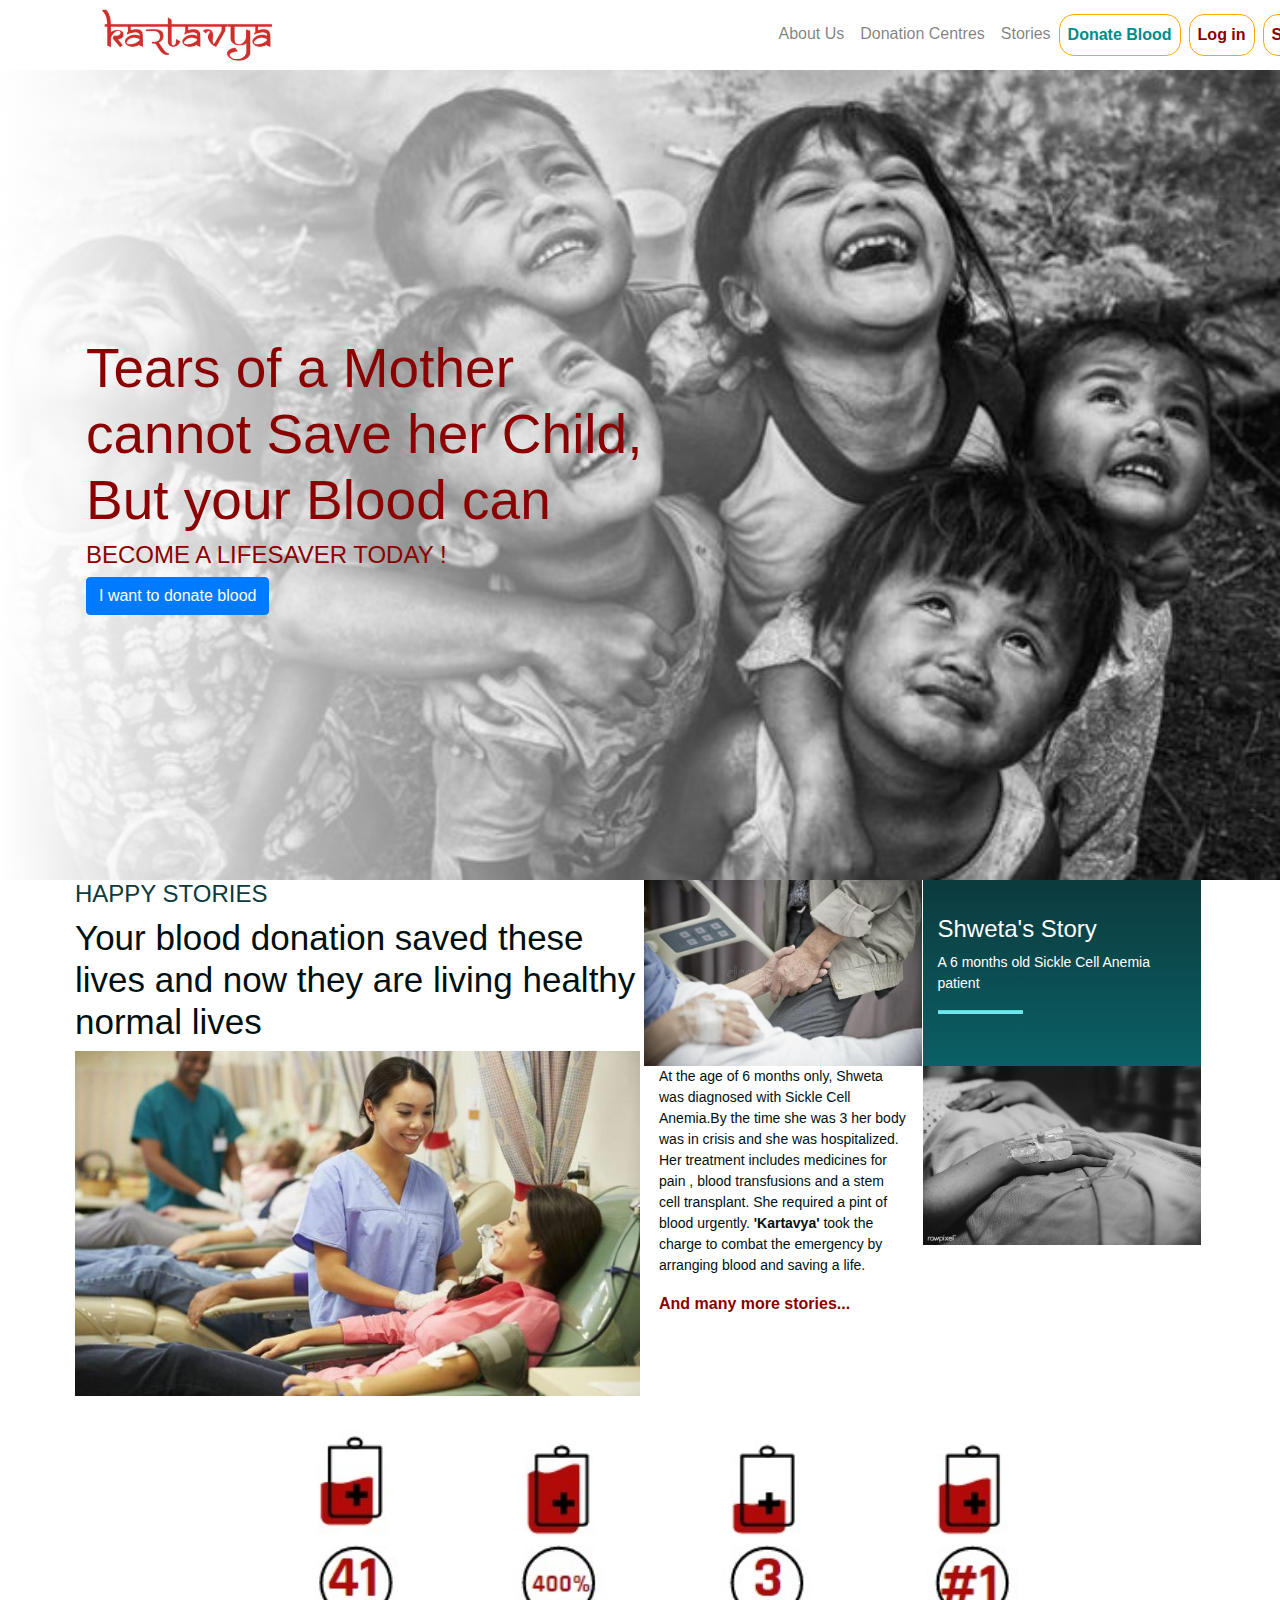
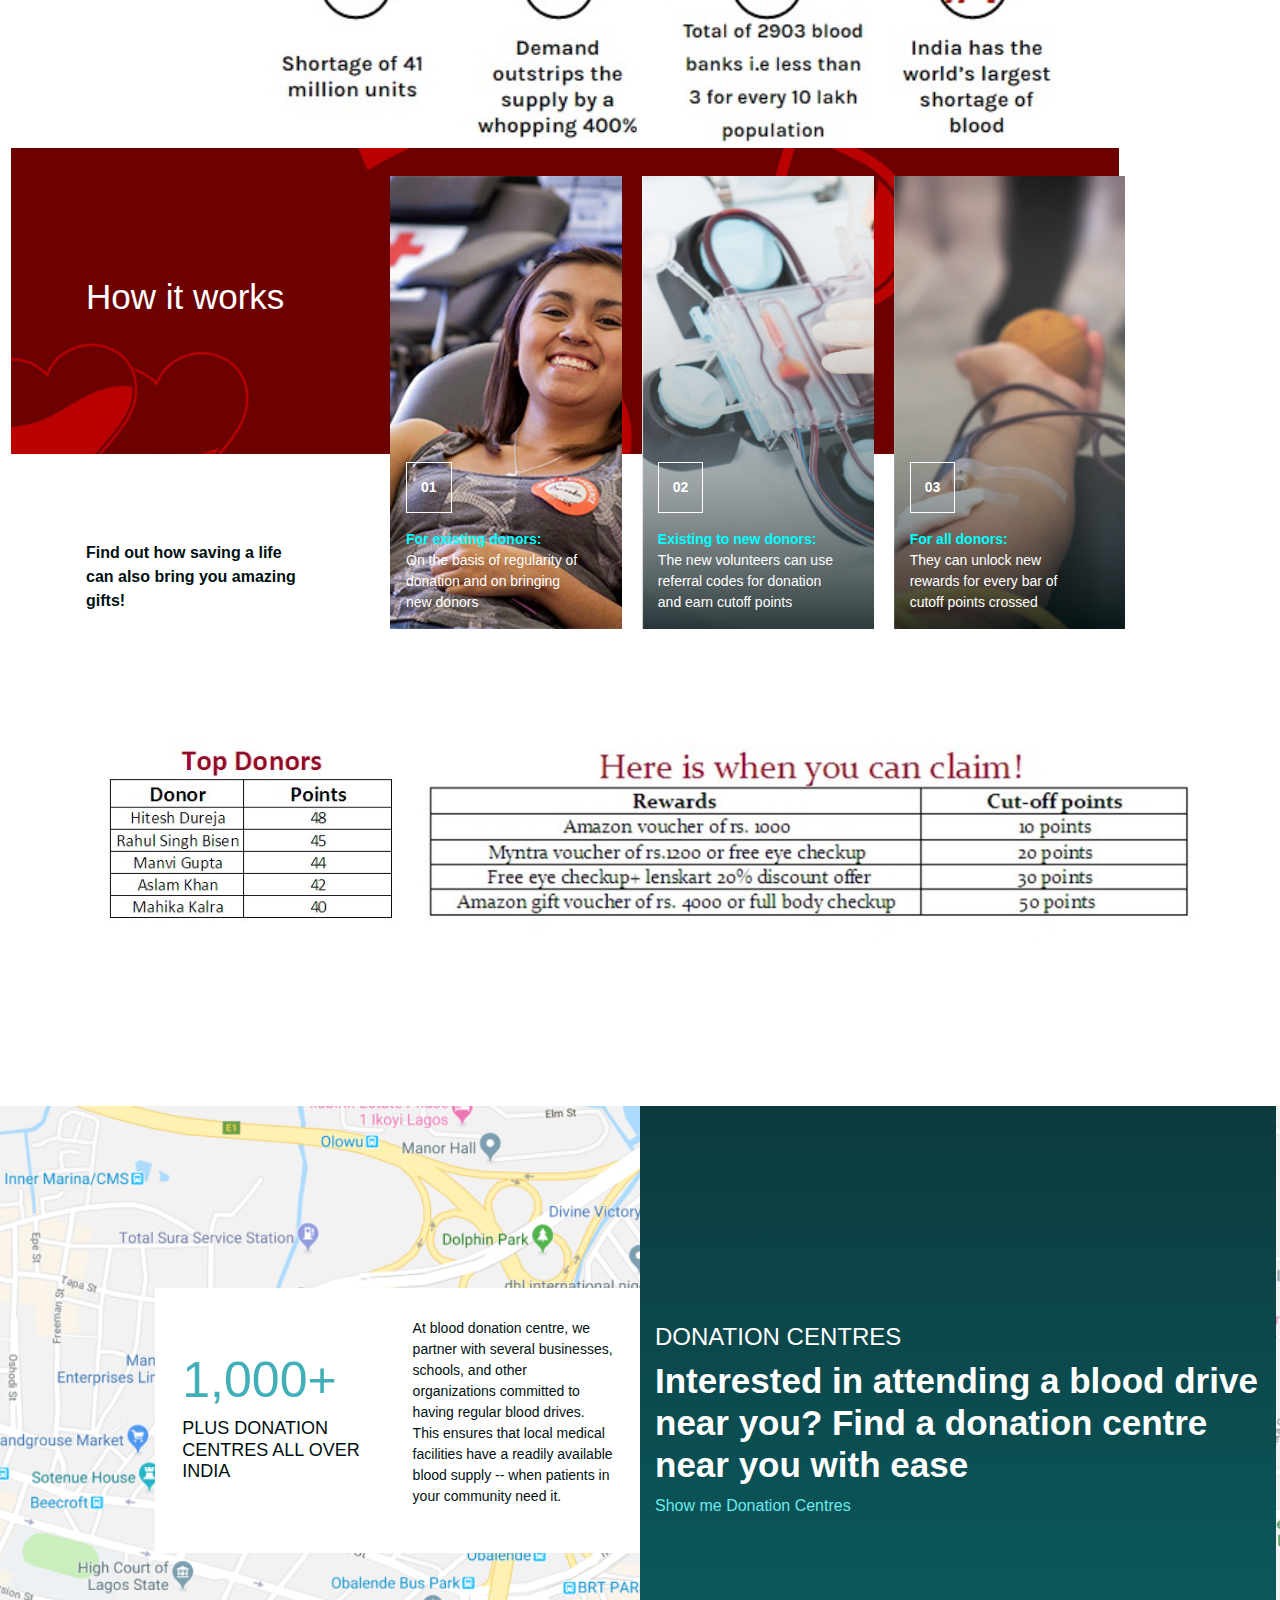
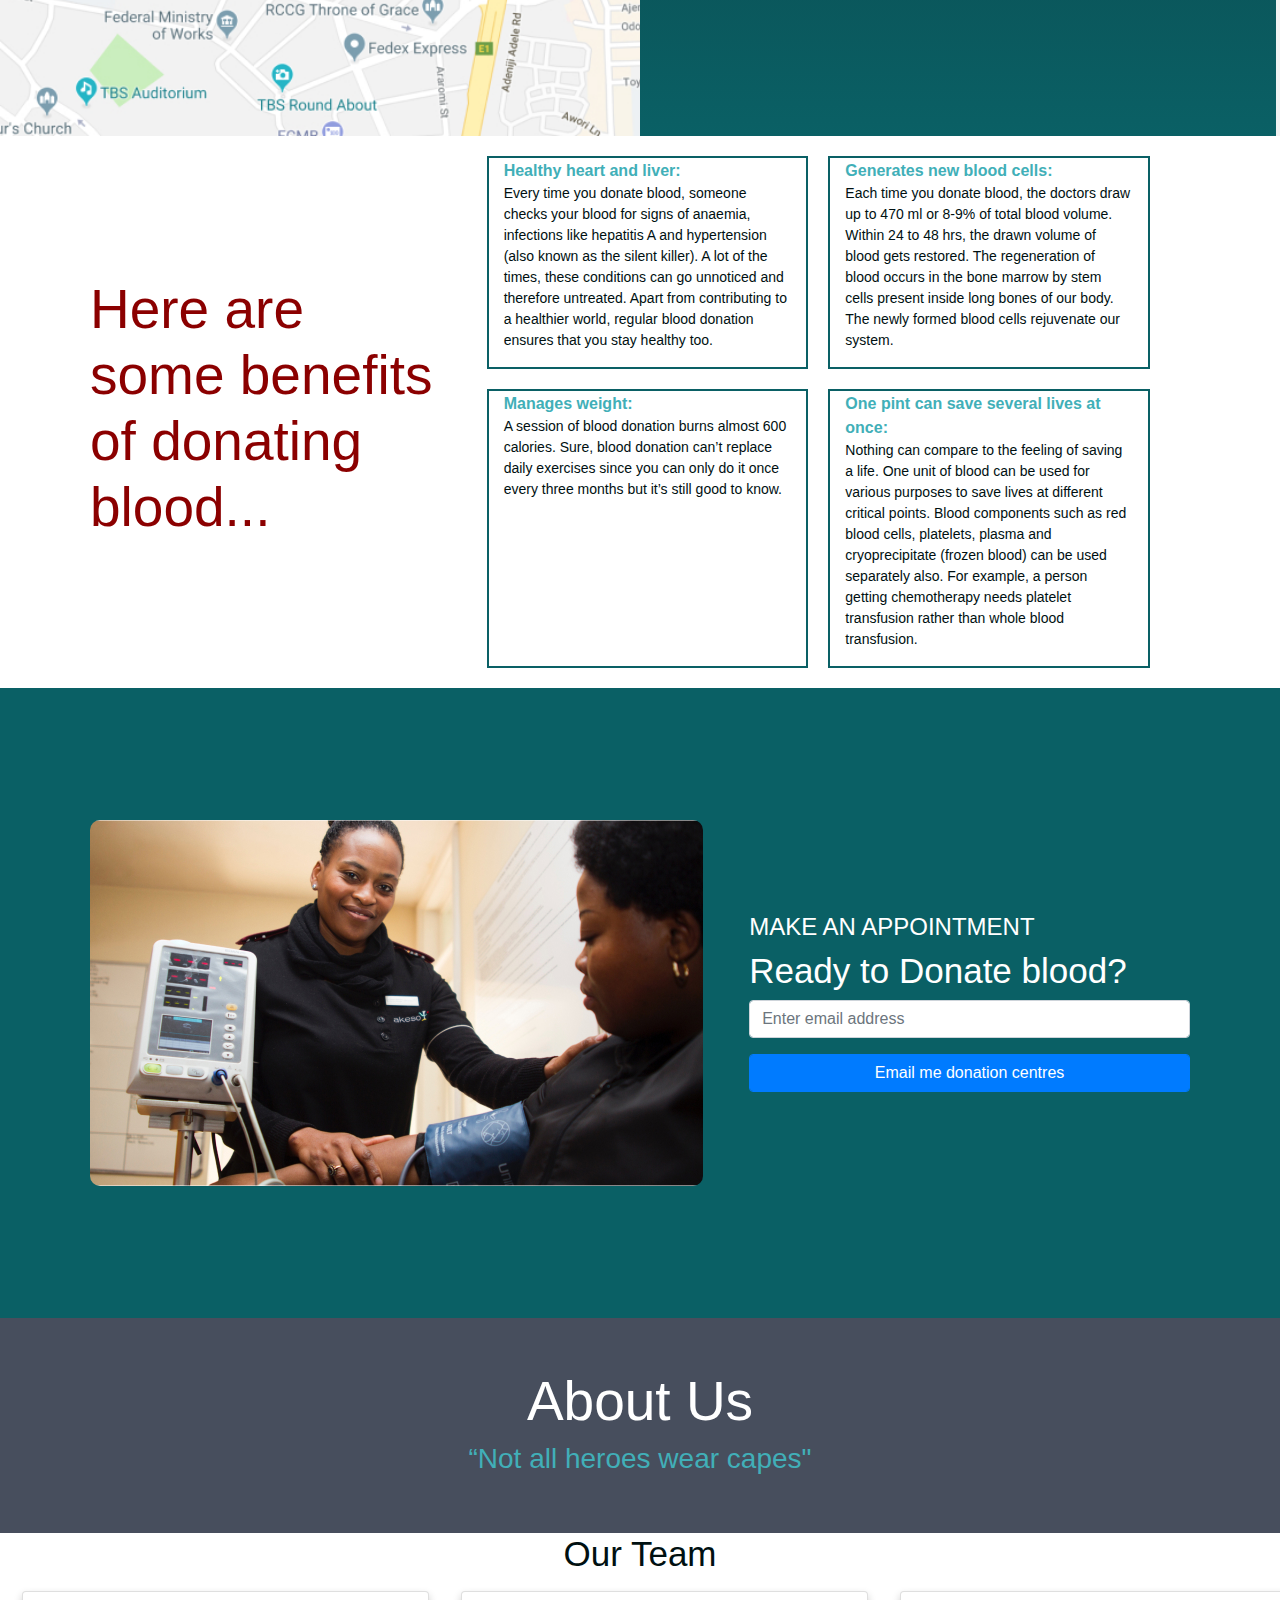
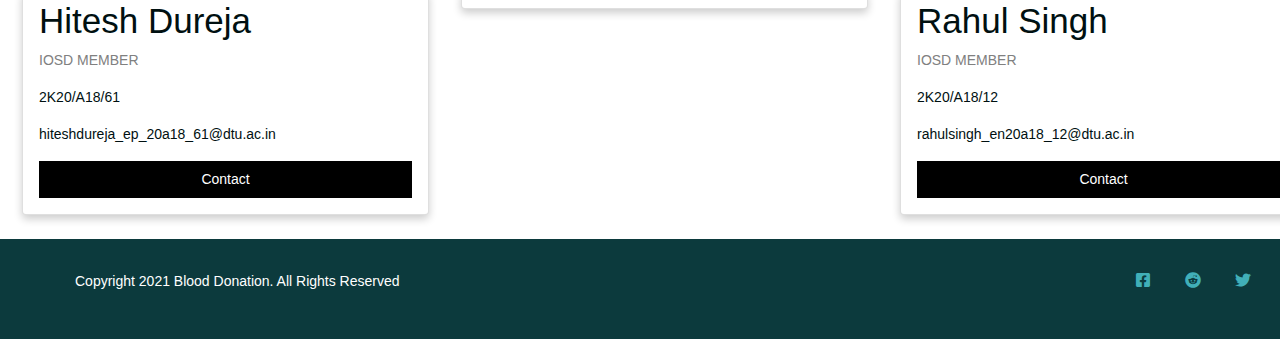
==== index.html @ 019b4e49 "Initial Commit" ====
﻿<!DOCTYPE html>

<html lang="en">

	<head>

		<title>KARTAVYA</title>
    
		<link
      rel="stylesheet"
      href="https://cdnjs.cloudflare.com/ajax/libs/font-awesome/5.11.2/css/all.min.css"
 type="text/css"
/>
    
		<link
      rel="stylesheet"
      href="https://stackpath.bootstrapcdn.com/bootstrap/4.4.1/css/bootstrap.min.css"
      type="text/css"
/>
    
		<link rel="stylesheet" href="./style.css" type="text/css" />
  
	</head>
  
	<body id="bootstrap-override"  >
    		    
		<header>
      
		<div class="container">
        	
		<nav class="navbar navbar-expand-lg navbar-light bg light" bgcolor="	#DCDCDC">
          	
			<img
 src="./images/logo2.png"
alt="logo"
 class="img-title"
/>
          	
		<!-- Navbar Toggler -->
          
		<button
            class="navbar-toggler"
 type="button"
 data-toggle="collapse"
 data-target="#navbarContent"
 aria-controls="navbarContent"
 aria-expanded="false"
 aria-label="Toggle navigation"
>
            
			<span class="navbar-toggler-icon"></span>
          
		</button>

          
		<!-- Navbar Content -->
          
		<div class="collapse navbar-collapse" id="navbarContent" style="margin-right: -171px;">
            
		<ul class="navbar-nav ml-auto">

	
              
			<li class="nav-item">
<a href="#about" class="nav-link">About Us</a>
</li>
              
			<li class="nav-item">
<a href="#donation-centres" class="nav-link">Donation Centres</a>
</li>
              
			<li class="nav-item">
<a href="#happy-stories" class="nav-link">Stories</a>
</li>
              
			<li class="nav-item">
<a href="#make-appointment" class="nav-link btn btn-outline-primary"
><b style="color:darkcyan;">Donate Blood</b> </a
>
</li>
<li class="nav-item">
	<a href="login.html" class="nav-link btn btn-outline-primary"
	><b style="color:darkred;">Log in</b> </a
	>
	</li>
	<li class="nav-item">
		<a href="signup.html" class="nav-link btn btn-outline-primary"
		><b style="color:darkred;">Sign Up</b> </a
		>
		</li>
            
		</ul>
          
		</div>
        
		</nav>
      
		</div>
    
		</header>

    
		<!-- Banner -->
    
		<div class="container-fluid modal-dialog-centered" id="banner-hero">

		<div class="container">
        
		<div class="mr-auto" id="banner-text">
          
			<h1><font color=#8B0000>Tears of a Mother <br> cannot Save her Child, <br> But your Blood can</font></h1>
			<h5 class="text-uppercase"><font color=#8B0000>become a lifesaver today ! </font></h5>
          
			<a name="" id="" class="btn btn-primary" href="#make-appointment" role="button"
>I want to donate blood</a
>
        
		</div>
      
		</div>
    
		</div>
		
		<a name="happy-stories"></a>
    
		<!-- Happy Stories -->
    
		<div class="container" id="happy-stories">
      
		<div class="row">
        
		<!-- left side -->
        
		<div class="col-md-6">
          
		<div class="">
            
			<h5 class="text-left text-uppercase">happy stories</h5>
            
			<h2 class="text-left">
Your blood donation saved these lives and now they are living
healthy normal lives
</h2>
          
		</div>
          
		<img
 src="./images/img26.jpeg"
alt="mom and child"
 class="img-fluid"
/>
        
		</div>

        <!-- right side -->
        
		<div class="col-md-6" id="right-side">
          
		<div class="row">
            
		<div class="col-md-6">
              
		<img src="./images/img24.jpeg" alt="" class="img-fluid" />
         
		</div>
            
		<div class="col-md-6" id="story-heading">
              
		<div>
                
			<h5 class="text-capitalize text-white">Shweta's story</h5>
                
			<p class="text-white">
A 6 months old Sickle Cell Anemia patient
</p>
                
		<hr />
              
		</div>
            
		</div>
          
	</div>          
		<div class="row">
            
		<div class="col-md-6" id="story-detail">
              
		<div>
                
			<p>
At the age of 6 months only, Shweta was diagnosed with Sickle Cell Anemia.By the time she was 3 her body was in crisis and she was
 hospitalized. Her treatment includes medicines for pain , blood transfusions and a stem cell transplant.
She required a pint of blood urgently.<b> 'Kartavya'</b> took the charge to combat the emergency by arranging blood and saving a life.

</p>
                
			<p><b><font color=#8B0000 size=3>And many more stories...</font></b></p>
              
		</div>
            
		</div>
            
		<div class="col-md-6"> 

			<img src="./images/img27.jpeg" alt="" class="img-fluid" 	 />
		
</div>
		
</div>
		
</div>


		</div>
    
		</div>
		
<!-- Grid Images  -->
<style>
	* {
	  box-sizing: border-box;
	}
	
	body {
	  margin: 0;
	  font-family: Arial;
	}
	
	.header {
	  text-align: center;
	  padding: 32px;
	}
	
	.row {
	  display: -ms-flexbox; /* IE10 */
	  display: flex;
	  -ms-flex-wrap: wrap; /* IE10 */
	  flex-wrap: wrap;
	  padding: 0 4px;
	}
	
	/* Create four equal columns that sits next to each other */
	.column {
	  -ms-flex: 25%; /* IE10 */
	  flex: 25%;
	  max-width: 25%;
	  padding: 0 4px;
	}
	
	.column img {
	  margin-top: 8px;
	  vertical-align: middle;
	  width: 100%;
	}
	
	/* Responsive layout - makes a two column-layout instead of four columns */
	@media screen and (max-width: 800px) {
	  .column {
		-ms-flex: 50%;
		flex: 50%;
		max-width: 50%;
	  }
	}
	
	/* Responsive layout - makes the two columns stack on top of each other instead of next to each other */
	@media screen and (max-width: 600px) {
	  .column {
		-ms-flex: 100%;
		flex: 100%;
		max-width: 100%;
	  }
	}

	

	</style>
	<div class="stats" id="statistics">
	<img src="./images/img31.jpeg" alt="none">
</div>
   
		<div class="container" id="how-it-work">
      
		<div id="how-it-work-title">
        
			<h2 class="text-white">How it works</h2>
      
		</div>
      
		<div class="content">
        
			<p class="text-left"><b><font size=3>
Find out how saving a life can also bring you amazing gifts!</font></b>
</p>
        
		</div>
      
		<div id="steps">
        
		<div class="step container" id="step1">
          
			<p><span class="number">01</span></p>
          
			<div class="step-detail">
            
				<p class="text-left">
				<b style="color:cyan">	For existing donors:</b>
				<br> On the basis of 
regularity of donation and on bringing new donors 


</p>
          
			</div>
        
		</div>
        <!-- end step -->
		

        <!-- begin step -->
        
		<div class="step container" id="step2">
          
			<p><span class="number">02</span></p>
          
			<div class="step-detail">
            
				<p class="text-left">
                 <b style="color: cyan;">Existing to new donors:</b>
				 The new volunteers can use referral codes for donation and earn cutoff points 

</p>
          
			</div>
        
		</div>
        <!-- end step -->

        <!-- begin step -->
        
		<div class="step container" id="step3">
          
			<p><span class="number">03</span></p>
          
			<div class="step-detail">
            
				<p class="text-left">
               <b style="color: cyan;">For all donors:</b>
			  <br> They can unlock new rewards for every bar of cutoff points crossed <br>
			  
</p>

			</div>
		</div>
	
        <!-- end step -->
		


		</div>
		<style>
			#reward img {
    vertical-align: middle;
    border-style: none;
    margin-top: -525px;
    height: 214px;
    width: auto;
}
		</style>
		<div class="top-donors" id="reward">
		<img src="./images/img30.jpg" alt="none">
		</div>
	</div>
	
    <!-- Donation Centres -->

		
		<a name="donation-centres"></a>
    
		<div class="container-fluid" id="donation-centres">
      
		<div class="row both-side-container">
        <!-- left side -->
        
		<div class="col-md-6 left-side">
          
		<div class="row">
            
		<div class="col-md-6">
              
			<h2>1,000+</h2>
              
			<h5>PLUS DONATION CENTRES ALL OVER INDIA</h5>
				
		</div>
            
		<div class="col-md-6">
              
			<p>
At blood donation centre, we partner with several businesses, schools,
and other organizations committed to having regular blood
 drives. This ensures that local medical facilities have a
 readily available blood supply -- when patients in your
 community need it.
</p>
            
		</div>
          
		</div>
        
		</div>

        <!-- right side -->
        
		<div class="col-md-6 right-side">
          
			<h5 class="text-uppercase">DONATION CENTRES</h5>
          	
			<h3>
Interested in attending a blood drive near you? Find a donation
 centre near you with ease
</h3>
 
			<a href="https://www.google.com/maps/search/Blood+donation+center/@28.5572401,77.2669437,12z/data=!3m1!4b1" target="_blank">Show me Donation Centres</a>
        
		</div>
      
		</div>
    
		</div>

    <!-- Saving you -->
    
		<div class="container" id="saving-you">
      
		<div class="row">
        
		<div class="col-md-4">
          
			
          
			<h1 class="text-left"><font color=#8B0000>Here are some benefits of donating blood...</font></h1>
          

          
			
        
		</div>
        
		<div class="col-md-8" id="boxes">
          
		<div class="row">
            
		<div class="col-md-6 box">
              
			<strong class="text-left" style="color:#41afb8;">Healthy heart and liver:</strong>
              
			<p class="text-left">
				Every time you donate blood, someone checks your blood for signs of anaemia, infections like hepatitis A and hypertension (also known as the silent killer). A lot of the times, these conditions can go unnoticed and therefore untreated. Apart from contributing to a healthier world, regular blood donation ensures that you stay healthy too.
</p>
              

            
		</div>
            
		<div class="col-md-6 box">
              
			<strong class="text-left" style="color:#41afb8;">Generates new blood cells:</strong>
              
			<p class="text-left">
				Each time you donate blood, the doctors draw up to 470 ml or 8-9% of total blood volume. Within 24 to 48 hrs, the drawn volume of blood gets restored. The regeneration of blood occurs in the bone marrow by stem cells present inside long bones of our body. The newly formed blood cells rejuvenate our system.
</p>
              

		</div>
          
		</div>
          
		<div class="row">
            
		<div class="col-md-6 box">
              
			<strong class="text-left" style="color:#41afb8;">Manages weight:</strong>
              
			<p class="text-left">
				A session of blood donation burns almost 600 calories. Sure, blood donation can’t replace daily exercises since you can only do it once every three months but it’s still good to know.  
</p>
              

            
		</div>
            
		<div class="col-md-6 box">
              
			<strong class="text-left" style="color:#41afb8;">One pint can save several lives at once:</strong>
              
			<p class="text-left">
				Nothing can compare to the feeling of saving a life. One unit of blood can be used for various purposes to save lives at different critical points. Blood components such as red blood cells, platelets, plasma and cryoprecipitate (frozen blood) can be used separately also. For example, a person getting chemotherapy needs platelet transfusion rather than whole blood transfusion.
</p>
              

		</div>
          
		</div>
          
		
          </div>
        </div>
      </div>
    </div>
	
    <!-- Make appointment -->
    <div class="container-fluid" id="make-appointment">
      <div class="container">
        <div class="row">
          <div class="col-md-7">
            <img src="./images/make appointment.jpg" alt="" class="img-fluid" />
          </div>
          <div class="col-md-5">
            <h5 class="text-uppercase text-left">make an appointment</h5>
            <h2 class="text-left">Ready to Donate blood?</h2>
            <form action="#" method="post">
              <div class="form-group">
                <input
                  type="email"
                  name="email"
                  id="email"
                  placeholder="Enter email address"
                  class="form-control"
                />
              </div>
              <input
                type="submit"
                value="Email me donation centres"
                class="btn btn-primary form-control"
              />
            </form>
          </div>
        </div>
      </div>
    </div>
<!-- About Us  -->
<style>
	body {
	  font-family: Arial, Helvetica, sans-serif;
	  margin: 0;
	}
	
	html {
	  box-sizing: border-box;
	}
	
	*, *:before, *:after {
	  box-sizing: inherit;
	}
	
	.column {
	  float: left;
	  width: 33.3%;
	  margin-bottom: 16px;
	  padding: 0 8px;
	}
	.row1 {
    display: -ms-flexbox;
    display: flex;
    -ms-flex-wrap: wrap;
    flex-wrap: wrap;
    margin-right: -482px;
    margin-left: 6px;
}
	.card {
	  box-shadow: 0 4px 8px 0 rgba(0, 0, 0, 0.2);
	  margin: 8px;
	}
	
	.about-section {
	  padding: 50px;
	  text-align: center;
	  background-color: #474e5d;
	  color: white;
	}
	
	.container {
	  padding: 0 16px;
	}
	
	.container::after, .row::after {
	  content: "";
	  clear: both;
	  display: table;
	}
	
	.title {
	  color: grey;
	}
	
	.button {
	  border: none;
	  outline: 0;
	  display: inline-block;
	  padding: 8px;
	  color: white;
	  background-color: #000;
	  text-align: center;
	  cursor: pointer;
	  width: 100%;
	}


	.button:hover {
	  background-color: #555;
	}
	
	@media screen and (max-width: 650px) {
	  .column {
		width: 100%;
		display: block;
	  }
	}
	</style>
	</head>
	<body>
	
	<div class="about-section" id="about">
	  <h1 style="color: white;">About Us</h1>
	  <h3 style="color:#41afb8;">“Not all heroes wear capes"</h3>
	  
	</div>
	
	<h2 style="text-align:center">Our Team</h2>
	<div class="row1">
	  <div class="column">
		<div class="card">
		  <img src="./" alt="" style="width:100%">
		  <div class="container">
			<h2>Hitesh Dureja</h2>
			<p class="title">IOSD MEMBER</p>
			<p>2K20/A18/61</p>
			<p>hiteshdureja_ep_20a18_61@dtu.ac.in</p>
			<a href="https://www.instagram.com/hiteshdureja03/" target="_blank"><p><button class="button">Contact</button></p></a>
		  </div>
		</div>
	  </div>
	
	  <div class="column">
		<div class="card">
		  
		  <div class="container">
			<h2></h2>
			<p class="title"></p>
			<p></p>
			<p></p>
			<p></p>
		  </div>
		</div>
	  </div>
	  
	  <div class="column">
		<div class="card">
		  <img src="./" alt="" style="width:100%">
		  <div class="container">
			<h2>Rahul Singh</h2>
			<p class="title">IOSD MEMBER</p>
			<p>2K20/A18/12</p>
			<p>rahulsingh_en20a18_12@dtu.ac.in</p>
			<a href="https://www.instagram.com/bisen_is_me/" target="_blank"><p><button class="button">Contact</button></p></a>
		  </div>
		</div>
	  </div>
	</div>
	
	</body>
    <!-- Footer -->
	<style>
	#social-icons {
		list-style: none;
		margin-right: -821px;
	}
</style>
    <footer>
      <div class="container">
        <div class="row">
          <p class="text-left">
            Copyright 2021 Blood Donation. All Rights Reserved
          </p>
          <ul id="social-icons">
            <li>
              <a href="https://www.facebook.com/pg/eRaktKosh/posts/" target="_blank"><i class="fab fa-facebook-square"></i></a>
            </li>
            <li>
              <a href="https://www.reddit.com/r/Blooddonors/" target="_blank"><i class="fab fa-reddit"></i></a>
            </li>
            <li>
              <a href="https://twitter.com/BloodDonation" target="_blank"><i class="fab fa-twitter"></i></a>
            </li>
            <li>
              <a href="https://www.instagram.com/indiablooddonation/?hl=en" target="_blank"><i class="fab fa-instagram"></i></a>
            </li>
          </ul>
        </div>
      </div>
    </footer>

    <!-- Scripts -->
    <script
      src="https://code.jquery.com/jquery-3.4.1.min.js"
      integrity="sha256-CSXorXvZcTkaix6Yvo6HppcZGetbYMGWSFlBw8HfCJo="
      crossorigin="anonymous"

    ></script>
    <script src="https://stackpath.bootstrapcdn.com/bootstrap/4.4.1/js/bootstrap.min.js"></script>
  </body>
</html>
---- style.css ----
:root {
  --main-blue-color-theme: #41afb8;
  --main-dark-blue-color-theme: #0a6065;
  --main-text-color: #000;
  --heading-text-color: #0c3a3d;
  --normal-text-color: #001011;
  --white-text-color: #fff;
  --placeholder-text-color: #bdbdbd;
}

/* Body */
 body {
  padding: 0;
  margin: 0;
  box-sizing: border-box;
  border-radius: 20px;
}

 h5 {
  color: var(--heading-text-color);
  font-size: 24px;
}

 h1 {
  color: var(--normal-text-color);
  font-size: 55px;
}

 h2 {
  color: var(--normal-text-color);
  font-size: 35px;
}

 p {
  color: var(--normal-text-color);
  font-size: 14px;
}

 a {
  color: var(--main-blue-color-theme);
}
ƒ
/* Button Primary */
 .btn-primary {
  color: var(--white-texcolor);
  background-color:darkcyan;
  border-color: var(--main-blue-color-theme);
  border-radius:0;
}
.btn-outline-primary {
  border-color: #FFA500;
  background-color:white;
  border-radius: 15px;
  margin-right: 8px;
}

 .btn-primary:hover {
  opacity: 80%;
}

/* Banner */
#banner-hero {
  height: 90vh;
  background-image: url("./images/family.jpeg");
  background-image: linear-gradient(
      90deg,
      #ffffff 0%,
      rgba(139, 55, 55, 0) 74.31%
    ),
    url("./images/family.jpeg");
  background-position-x:right;
  background-size: auto 90vh;
  background-repeat: no-repeat;

}
.navbar img{
  vertical-align: middle;
  border-style: none;
  height: 54px;
}

.col23 img{
  width: 45%;
  height: 36%;
}


#banner-text {
  width: 60vw;
}
/* Happy Stories */
#happy-stories .col-md-6 {
  padding: 0;
}

#right-side .row {
  margin-right: 0;
  margin-left: 0;
}

#story-heading {
  display: flex;
  flex-direction: column;
  justify-content: center;
  background: linear-gradient(180deg, #0c3a3d 0%, #0a6065 100%);
}

#story-heading div {
  margin-left: 15px;
  margin-right: 15px;
}

#story-heading hr {
  width: 85px;
  height: 3px;
  background-color: #6be9ed;
  margin-left: 0;
}

#story-detail {
  display: flex;
  flex-direction: column;
  justify-content: center;
}

#story-detail div {
  margin-left: 15px;
  margin-right: 15px;
}
.stats img{
  vertical-align: middle;
  border-style: none;
  height: 100%;
  width: 68%;
  margin-left: 226px;
}
/* How it works */
#how-it-work-title {
  background-image: url("./images/BACKGROUND.jpg");
  background-size: cover;
  background-repeat: no-repeat;
  padding-left: 75px;
  margin-left: -75px;
  margin-right: 75px;
  display: flex;
  flex-direction: column;
  justify-content: center;
  min-height: 306px;
}

#how-it-work .content {
  width: 210px;
  margin-top: 87px;
}

#how-it-work .content a {
  margin-top: 20px;
}

#steps {
  position: relative;
  top: -453px;
  left: 284px;
}

#steps .step {
  width: 251.84px;
  height: 453px;
  display: table-cell;
  vertical-align: bottom;
  border-left: 20px solid transparent;
}

#steps .step .number {
  display: inline-block;
  font-size: 14px;
  color: var(--white-text-color);
  font-weight: bold;
  padding: 14px;
  border: 1px solid #fff;
}

#steps .step-detail {
  width: 90%;
}

#steps .step-detail p {
  color: var(--white-text-color);
}

#step1 {
  background-image: url("./images/image12.png");
  background-repeat: no-repeat;
  background-size: cover;
}

#step2 {
  background-image: url("./images/Rectangle\ 8.2.jpg");
  background-repeat: no-repeat;
  background-size: cover;
}

#step3 {
  background-image: url("./images/COUNTER-03.jpg");
  background-repeat: no-repeat;
  background-size: cover;
}

/* Donation Centres */
#donation-centres {
  height: auto;
  background-image: url("./images/MAP.jpg");
  background-repeat: no-repeat;
  background-size: cover;
}

#donation-centres .both-side-container {
  height: 70vh;
}

#donation-centres .left-side {
  display: flex;
  flex-direction: row;
  align-items: center;
  justify-content: flex-end;
}

#donation-centres .left-side .row {
  background-color: white;
  width: 80%;
  padding: 5% 2%;
}

#donation-centres .left-side .row .col-md-6 {
  display: flex;
  flex-direction: column;
  justify-content: center;
}

#donation-centres .left-side .row h2 {
  color: var(--main-blue-color-theme);
  font-size: 50px;
}

#donation-centres .left-side .row h5 {
  color: var(--normal-text-color);
  font-size: 18px;
}

#donation-centres .right-side {
  height: 100%;
  background: linear-gradient(180deg, #0c3a3d 0%, #0a6065 100%);
  display: flex;
  flex-direction: column;
  justify-content: center;
}

#donation-centres .right-side h5 {
  color: var(--white-text-color);
}

#donation-centres .right-side h3 {
  color: var(--white-text-color);
  font-weight: bold;
  font-size: 35px;
}

#donation-centres .right-side a {
  color: #6be9ed;
}

/* Saving you */
#saving-you .col-md-4 {
  display: flex;
  flex-direction: column;
  justify-content: center;
}

#boxes {
  display: table;
  table-layout: fixed;
  border-collapse: separate;
  border-spacing: 20px;
}

#boxes .row {
  display: table-row;
}

#saving-you .box {
  border: 2px solid var(--main-dark-blue-color-theme);
  display: table-cell;
}

/* make appointment */
#make-appointment {
  background-color: var(--main-dark-blue-color-theme);
  height: 70vh;
}

#make-appointment .container {
  height: 100%;
}

#make-appointment .container .row {
  height: 100%;
}

#make-appointment .col-md-7 {
  display: flex;
  align-items: center;
}

#make-appointment .col-md-7 img {
  border-radius: 10px;
}

#make-appointment .col-md-5 {
  display: flex;
  flex-direction: column;
  justify-content: center;
}

#make-appointment h5 {
  color: var(--white-text-color);
}

#make-appointment h2 {
  color: var(--white-text-color);
}

/* footer */
footer {
  background-color: var(--heading-text-color);
  height: 100px;
}

 footer .container {
  height: 100%;
}

 footer .container .row {
  height: 100%;
  display: flex;
  flex-direction: row;
  justify-content: space-between;
  align-items: center;
}

 footer p {
  color: var(--white-text-color);
}

#social-icons {
  list-style: none;
}

#social-icons li {
  display: inline;
  margin-right: 30px;

}

#social-icons li a:hover {
  opacity: 80%;
}
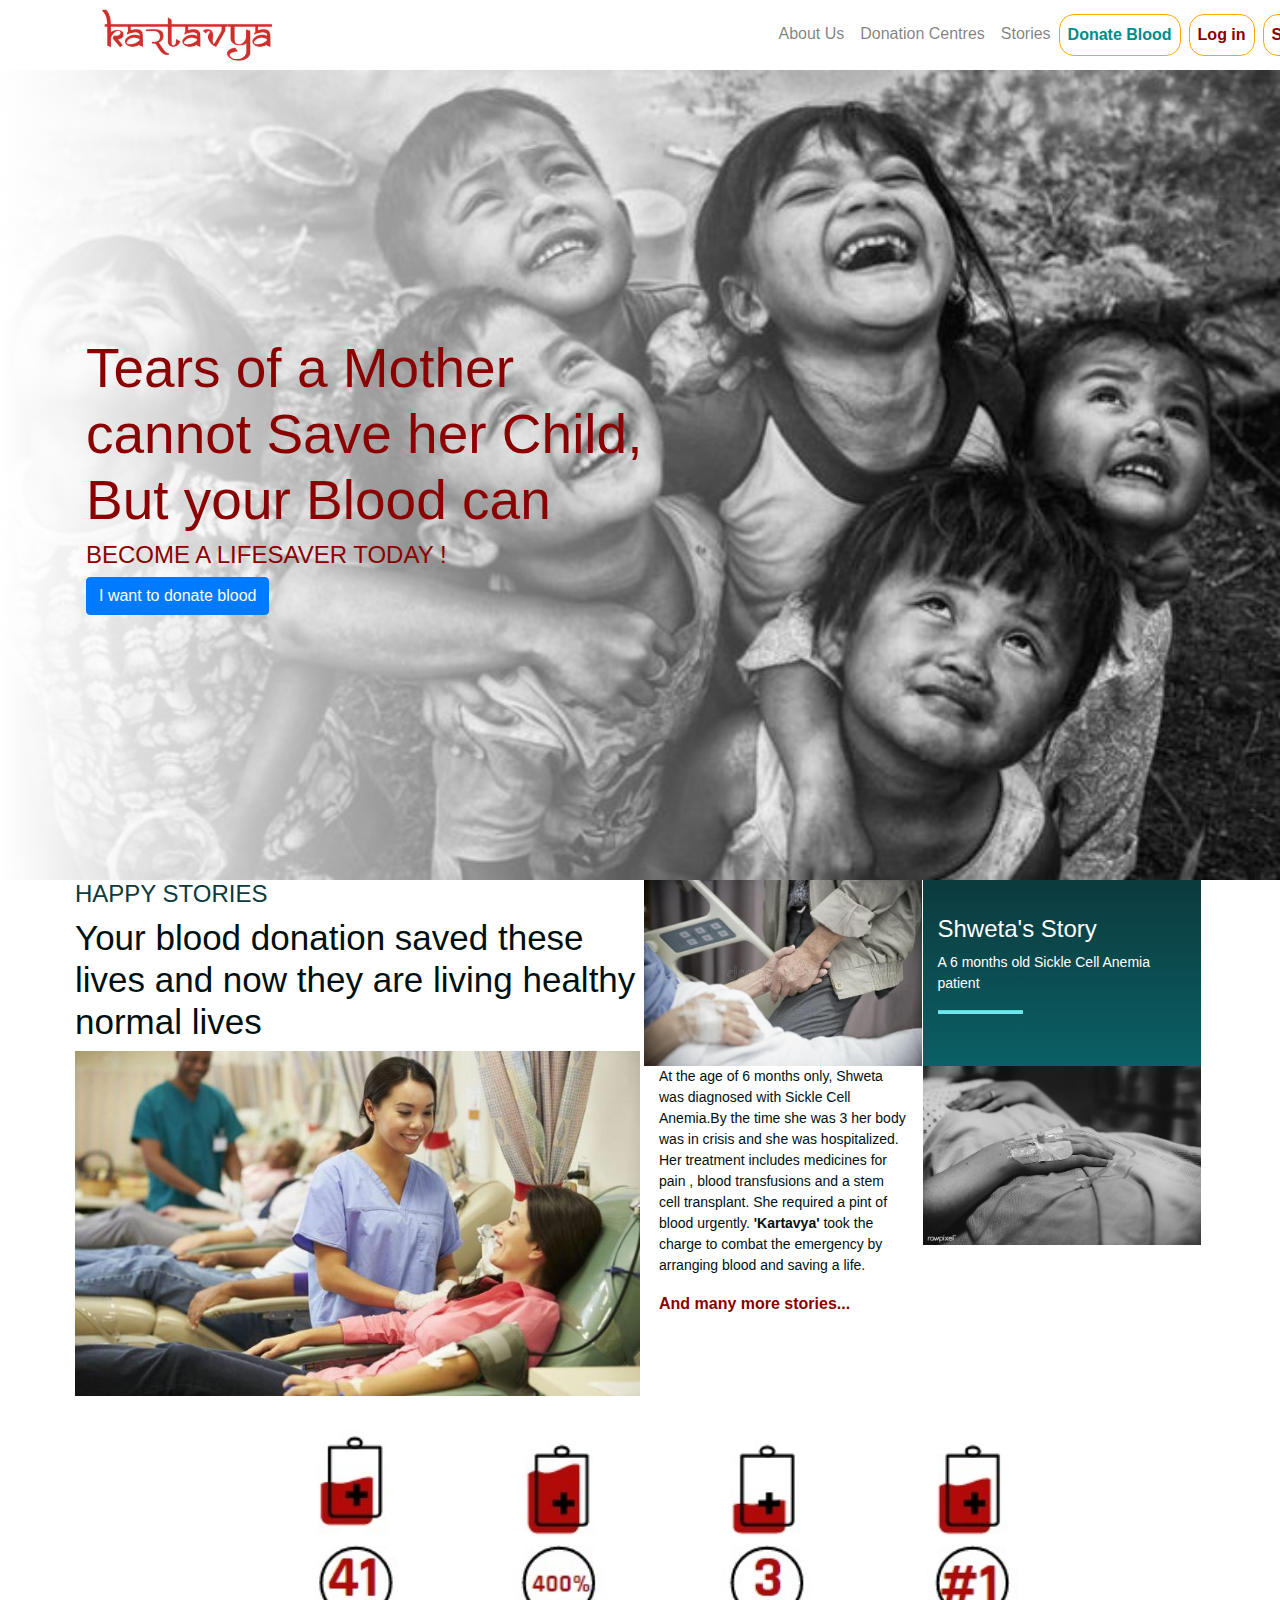
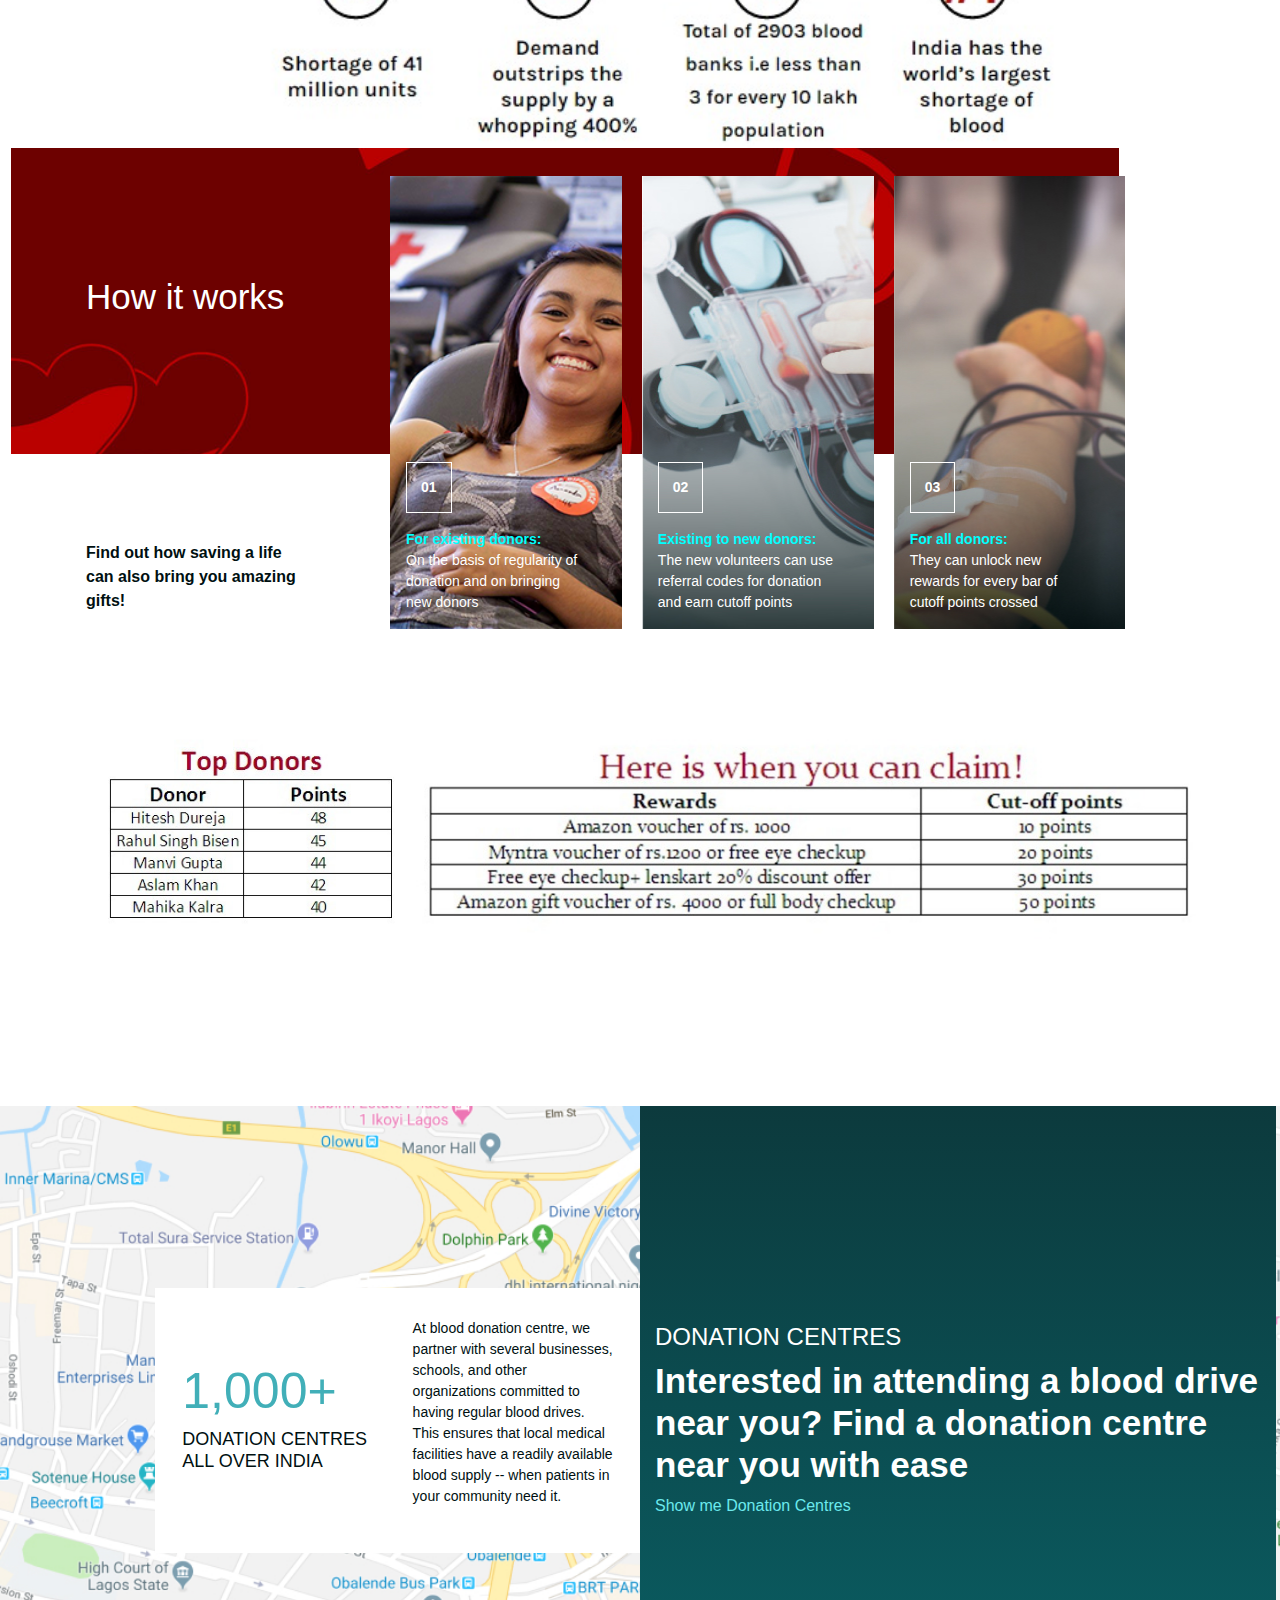
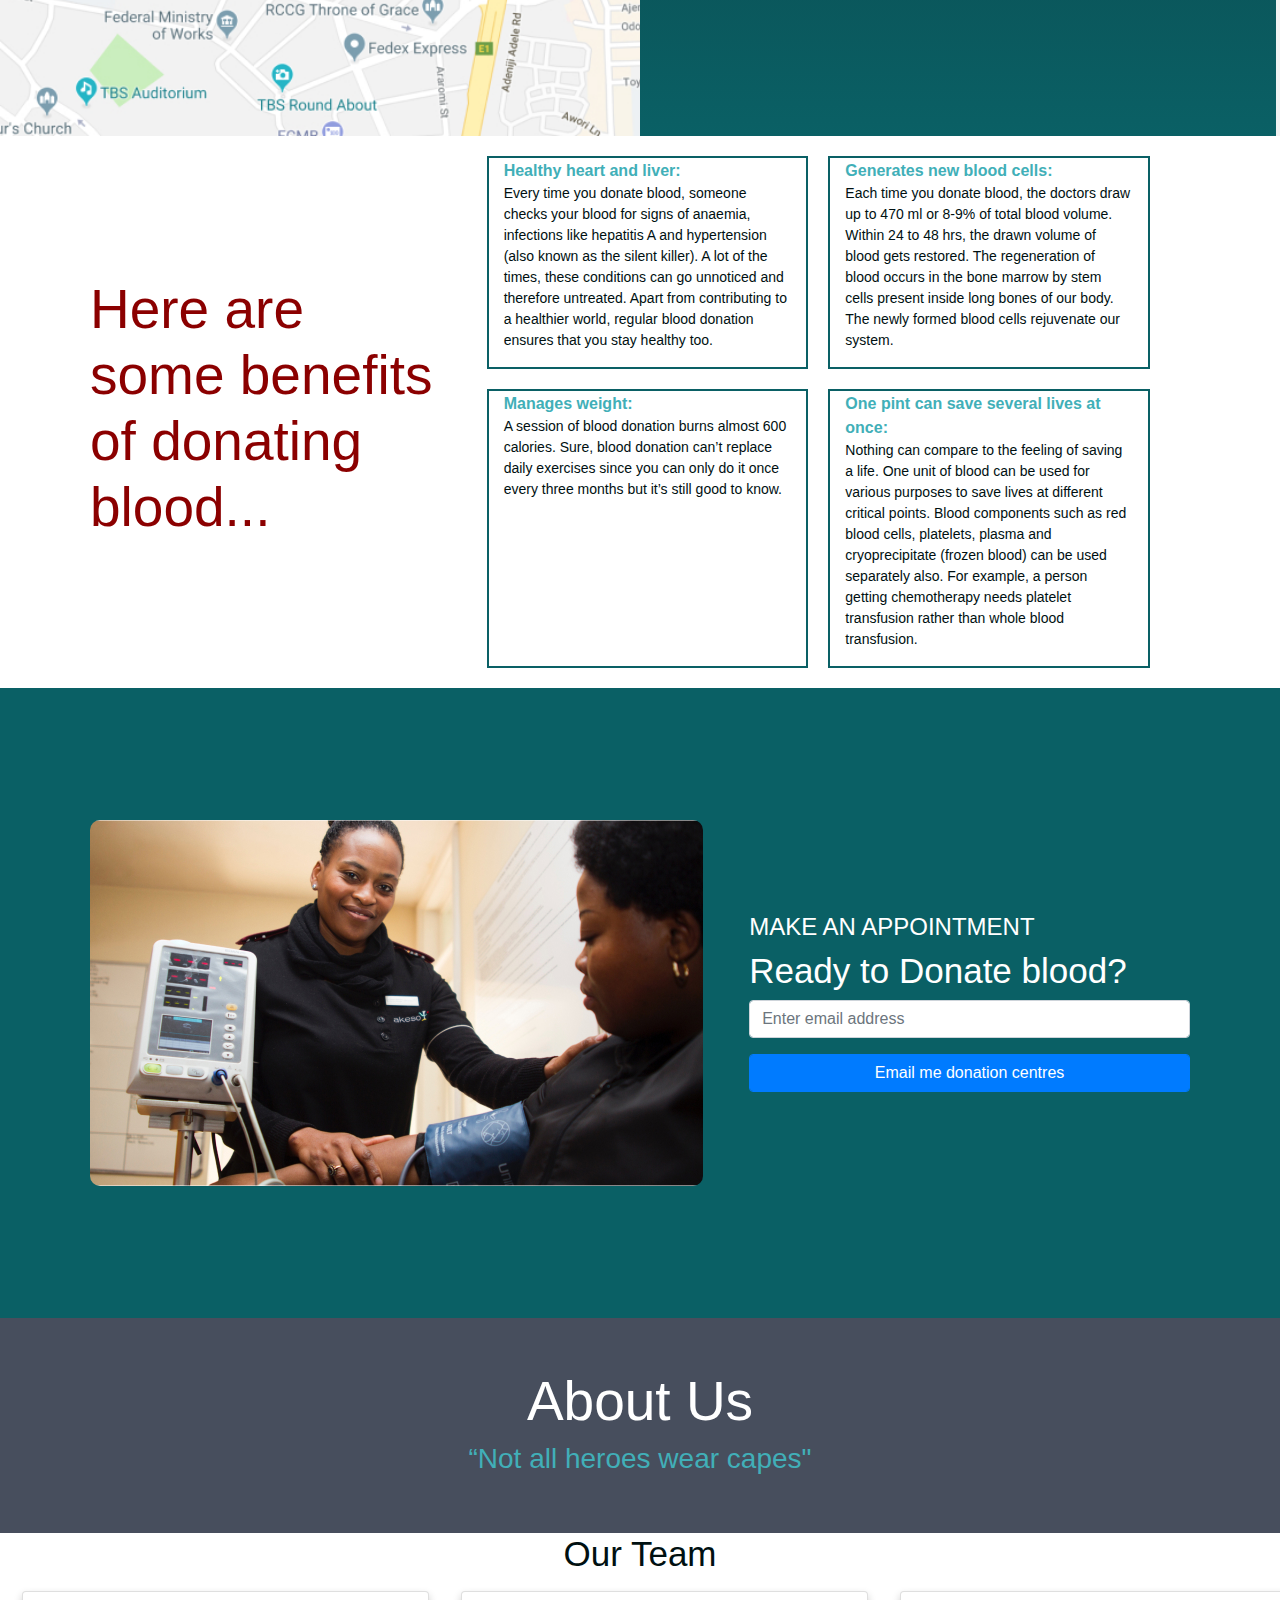
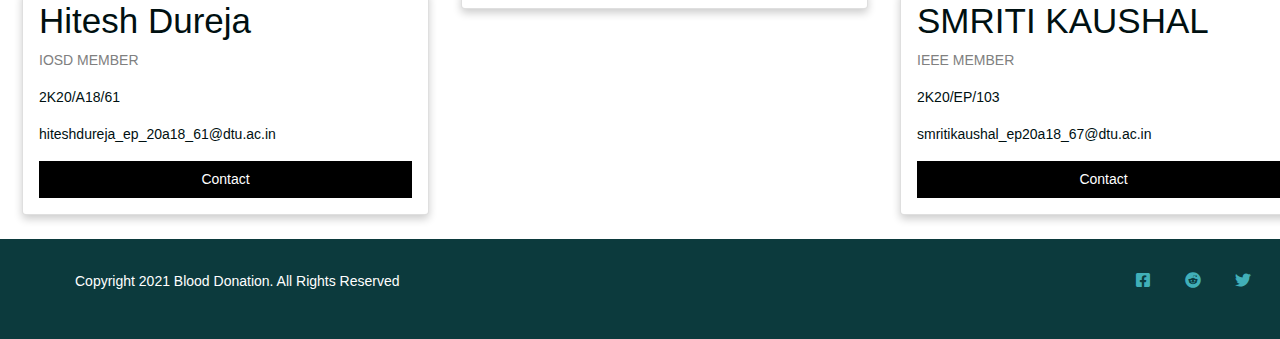
==== commit b7c04f8e: "Update index.html" ====
--- a/index.html
+++ b/index.html
@@ -389,7 +389,7 @@
               
 			<h2>1,000+</h2>
               
-			<h5>PLUS DONATION CENTRES ALL OVER INDIA</h5>
+			<h5>DONATION CENTRES ALL OVER INDIA</h5>
 				
 		</div>
             
@@ -658,11 +658,11 @@
 		<div class="card">
 		  <img src="./" alt="" style="width:100%">
 		  <div class="container">
-			<h2>Rahul Singh</h2>
-			<p class="title">IOSD MEMBER</p>
-			<p>2K20/A18/12</p>
-			<p>rahulsingh_en20a18_12@dtu.ac.in</p>
-			<a href="https://www.instagram.com/bisen_is_me/" target="_blank"><p><button class="button">Contact</button></p></a>
+			<h2>SMRITI KAUSHAL</h2>
+			<p class="title">IEEE MEMBER</p>
+			<p>2K20/EP/103</p>
+			<p>smritikaushal_ep20a18_67@dtu.ac.in</p>
+			<a href="https://www.instagram.com/smritikaushal/" target="_blank"><p><button class="button">Contact</button></p></a>
 		  </div>
 		</div>
 	  </div>
